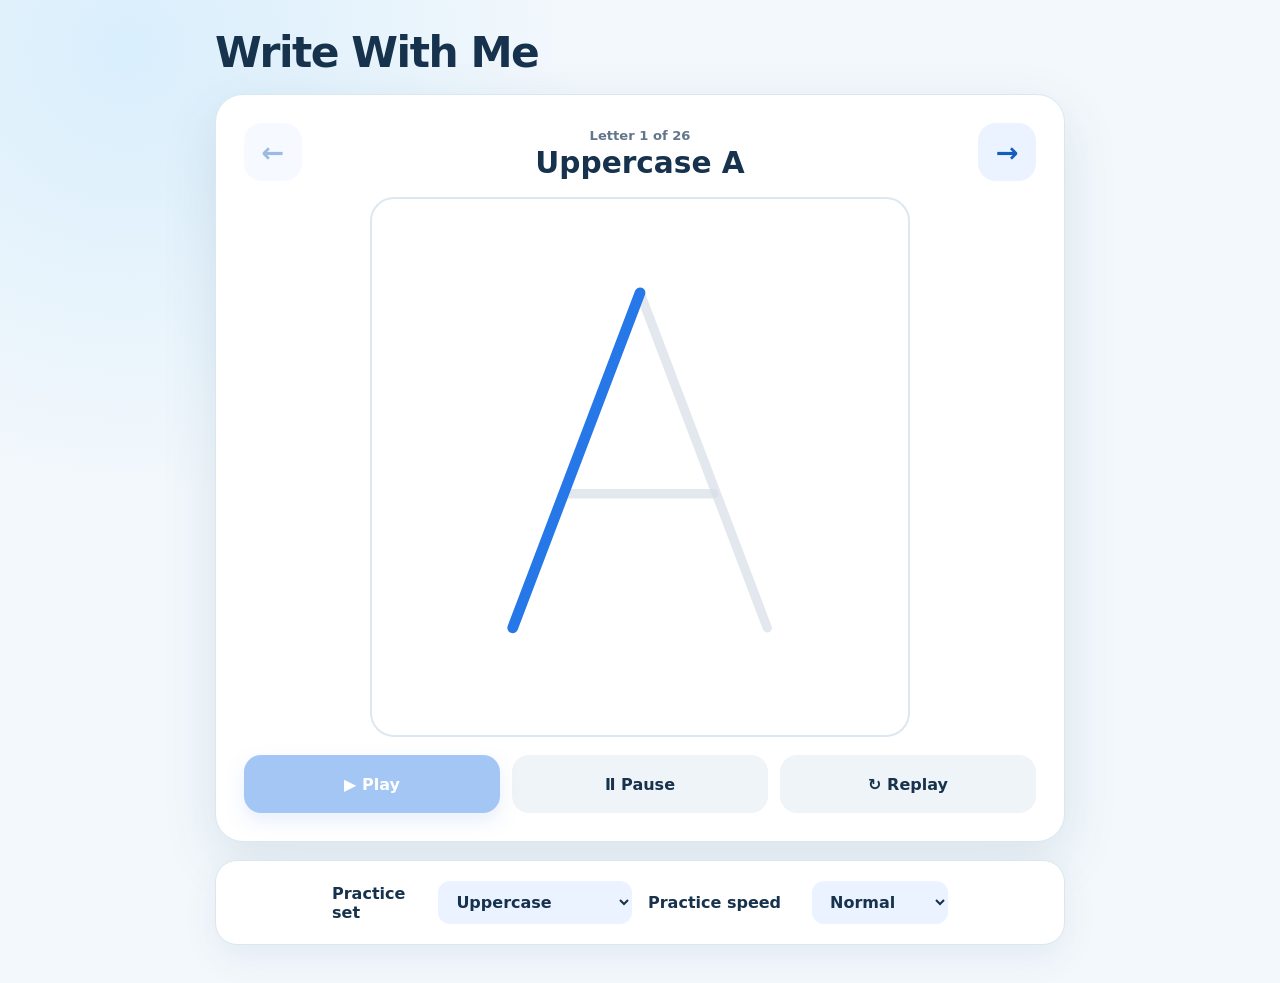
==== alphabet-writing-guide/index.html @ 31ac1830 "Rebuild Kannada swaras from clean centerlines" ====
<!doctype html>
<html lang="en">
  <head>
    <meta charset="UTF-8" />
    <meta name="viewport" content="width=device-width, initial-scale=1.0" />
    <meta name="theme-color" content="#f7fbff" />
    <meta
      name="description"
      content="A visual guide that teaches children the stroke order for letters, numbers, and Kannada swaras."
    />
    <title>Write With Me</title>
    <link rel="stylesheet" href="styles.css" />
    <script src="letters.js?v=kannada-centerline-3" defer></script>
    <script src="app.js?v=kannada-centerline-3" defer></script>
  </head>
  <body>
    <main class="app-shell">
      <header class="app-header">
        <h1>Write With Me</h1>
      </header>

      <section class="lesson-card" aria-labelledby="letter-heading">
        <div class="lesson-heading">
          <button class="icon-button" id="previousButton" type="button" aria-label="Previous letter">
            <span aria-hidden="true">←</span>
          </button>

          <div class="letter-title">
            <span class="letter-count" id="letterCount">Letter 1 of 3</span>
            <h2 id="letter-heading">Uppercase A</h2>
          </div>

          <button class="icon-button" id="nextButton" type="button" aria-label="Next letter">
            <span aria-hidden="true">→</span>
          </button>
        </div>

        <div class="canvas-wrap">
          <svg
            id="letterCanvas"
            class="letter-canvas"
            viewBox="0 0 400 400"
            role="img"
            aria-labelledby="svgTitle svgDescription"
          >
            <title id="svgTitle">How to write uppercase A</title>
            <desc id="svgDescription">The strokes appear one at a time in writing order.</desc>
            <defs id="svgDefs"></defs>
            <g id="guideLayer" class="guide-layer" aria-hidden="true"></g>
            <g id="strokeLayer" class="stroke-layer" aria-hidden="true"></g>
            <circle id="startDot" class="start-dot" r="8" aria-hidden="true"></circle>
            <g id="pencilTip" class="pencil-tip" aria-hidden="true">
              <path class="pencil-wood" d="M 0 0 L -12 -6 L -12 6 Z"></path>
              <path class="pencil-lead" d="M 0 0 L -4 -2 L -4 2 Z"></path>
              <rect class="pencil-body" x="-34" y="-6" width="22" height="12" rx="2"></rect>
              <rect class="pencil-band" x="-39" y="-6" width="6" height="12"></rect>
              <path class="pencil-eraser" d="M -44 -6 H -39 V 6 H -44 Q -47 6 -47 3 V -3 Q -47 -6 -44 -6 Z"></path>
            </g>
          </svg>
        </div>

        <div class="playback-controls" aria-label="Playback controls">
          <button class="control-button primary" id="playButton" type="button">
            <span aria-hidden="true">▶</span> Play
          </button>
          <button class="control-button" id="pauseButton" type="button" disabled>
            <span aria-hidden="true">Ⅱ</span> Pause
          </button>
          <button class="control-button" id="replayButton" type="button">
            <span aria-hidden="true">↻</span> Replay
          </button>
        </div>
      </section>

      <section class="practice-options" aria-label="Practice options">
        <label class="option-group" for="setSelect">
          <span>Practice set</span>
          <select id="setSelect"></select>
        </label>

        <label class="option-group" for="speedSelect">
          <span>Practice speed</span>
          <select id="speedSelect">
            <option value="slow">Slow</option>
            <option value="normal" selected>Normal</option>
            <option value="fast">Fast</option>
          </select>
        </label>
      </section>
    </main>
  </body>
</html>
---- alphabet-writing-guide/styles.css ----
:root {
  color-scheme: light;
  --ink: #17324d;
  --muted: #62768a;
  --blue: #2678e9;
  --blue-dark: #155dbb;
  --blue-soft: #eaf3ff;
  --mint: #36b99b;
  --paper: #ffffff;
  --background: #f3f8fc;
  --border: #dbe7f0;
  --guide: #d7e0e8;
  --shadow: 0 18px 55px rgba(36, 79, 114, 0.12);
}

* {
  box-sizing: border-box;
}

body {
  margin: 0;
  min-width: 320px;
  min-height: 100vh;
  color: var(--ink);
  background:
    radial-gradient(circle at 10% 5%, rgba(98, 194, 255, 0.18), transparent 28rem),
    var(--background);
  font-family: ui-rounded, "Nunito", "Avenir Next", "Noto Sans Kannada", system-ui, -apple-system, BlinkMacSystemFont, "Segoe UI", sans-serif;
}

button,
select {
  font: inherit;
}

button,
select {
  -webkit-tap-highlight-color: transparent;
}

button:focus-visible,
select:focus-visible {
  outline: 4px solid rgba(38, 120, 233, 0.25);
  outline-offset: 3px;
}

.app-shell {
  width: min(100% - 28px, 850px);
  margin: 0 auto;
  padding: 32px 0 38px;
}

.app-header {
  margin-bottom: 20px;
}

h1,
h2,
p {
  margin-top: 0;
}

h1 {
  margin-bottom: 0;
  font-size: clamp(1.85rem, 5vw, 2.65rem);
  line-height: 1;
  letter-spacing: -0.035em;
}

.lesson-card,
.practice-options {
  background: var(--paper);
  border: 1px solid var(--border);
  box-shadow: var(--shadow);
}

.lesson-card {
  padding: clamp(16px, 4vw, 28px);
  border-radius: 28px;
}

.lesson-heading {
  display: grid;
  grid-template-columns: 58px 1fr 58px;
  align-items: center;
  gap: 14px;
  margin-bottom: 16px;
}

.letter-title {
  text-align: center;
}

.letter-title h2 {
  margin: 2px 0 0;
  font-size: clamp(1.35rem, 4vw, 1.85rem);
}

.letter-count {
  color: var(--muted);
  font-size: 0.82rem;
  font-weight: 750;
}

.icon-button,
.control-button {
  border: 0;
  cursor: pointer;
  transition: transform 120ms ease, background-color 120ms ease, box-shadow 120ms ease;
}

.icon-button:hover:not(:disabled),
.control-button:hover:not(:disabled) {
  transform: translateY(-2px);
}

.icon-button:active:not(:disabled),
.control-button:active:not(:disabled) {
  transform: translateY(1px);
}

.icon-button {
  width: 58px;
  height: 58px;
  color: var(--blue-dark);
  background: var(--blue-soft);
  border-radius: 18px;
  font-size: 1.7rem;
  font-weight: 800;
}

.icon-button:disabled,
.control-button:disabled {
  cursor: not-allowed;
  opacity: 0.42;
}

.canvas-wrap {
  position: relative;
  display: grid;
  width: min(100%, 540px);
  aspect-ratio: 1 / 1;
  margin: 0 auto;
  overflow: hidden;
  background: #fff;
  border: 2px solid #dce8f1;
  border-radius: 24px;
}

.letter-canvas {
  position: relative;
  z-index: 1;
  width: 100%;
  height: 100%;
}

.guide-layer path,
.stroke-layer path {
  fill: none;
  stroke-linecap: round;
  stroke-linejoin: round;
}

.guide-layer path {
  stroke: var(--guide);
  stroke-width: 7;
  opacity: 0.72;
}

.stroke-layer path {
  stroke: var(--blue);
  stroke-width: 8;
}

.glyph-guide-text,
.glyph-reveal-text {
  font-family: "Noto Sans Kannada", "Nirmala UI", "Tunga", "Kannada Sangam MN", "Kedage", sans-serif;
  font-weight: 700;
}

.glyph-guide-text {
  fill: var(--guide);
  opacity: 0.76;
}

.glyph-reveal-text {
  fill: var(--blue);
}

.start-dot {
  fill: var(--mint);
  opacity: 0;
  stroke: white;
  stroke-width: 4;
  transition: opacity 150ms ease;
  vector-effect: non-scaling-stroke;
}

.start-dot.visible {
  opacity: 1;
}

.pencil-tip {
  opacity: 0;
  pointer-events: none;
  transition: opacity 120ms ease;
}

.pencil-tip.visible {
  opacity: 1;
}

.pencil-body {
  fill: #efbd58;
}

.pencil-band {
  fill: #8ba4b5;
}

.pencil-eraser {
  fill: #eaa3a3;
}

.pencil-wood {
  fill: #e7c79d;
}

.pencil-lead {
  fill: #465d70;
}

.playback-controls {
  display: grid;
  grid-template-columns: repeat(3, minmax(0, 1fr));
  gap: 12px;
  margin-top: 18px;
}

.control-button {
  min-height: 58px;
  padding: 12px 18px;
  color: var(--ink);
  background: #eff4f8;
  border-radius: 17px;
  font-size: 1rem;
  font-weight: 850;
}

.control-button.primary {
  color: #fff;
  background: var(--blue);
  box-shadow: 0 8px 18px rgba(38, 120, 233, 0.25);
}

.practice-options {
  display: flex;
  flex-wrap: wrap;
  justify-content: center;
  gap: 16px;
  margin-top: 18px;
  padding: 20px 24px;
  border-radius: 22px;
  box-shadow: 0 12px 35px rgba(36, 79, 114, 0.08);
}

.option-group {
  display: flex;
  align-items: center;
  justify-content: space-between;
  width: min(100%, 300px);
  gap: 16px;
  color: var(--ink);
  font-weight: 800;
}

.option-group select {
  min-width: 120px;
  padding: 11px 36px 11px 14px;
  color: var(--ink);
  background: var(--blue-soft);
  border: 0;
  border-radius: 12px;
  cursor: pointer;
  font-weight: 800;
}

@media (max-width: 650px) {
  .app-shell {
    padding-top: 22px;
  }
}

@media (max-width: 450px) {
  .lesson-card {
    border-radius: 22px;
  }

  .lesson-heading {
    grid-template-columns: 50px 1fr 50px;
    gap: 8px;
  }

  .icon-button {
    width: 50px;
    height: 50px;
    border-radius: 15px;
  }

  .canvas-wrap {
    border-radius: 18px;
  }

  .playback-controls {
    gap: 8px;
  }

  .control-button {
    min-height: 55px;
    padding: 10px 8px;
    font-size: 0.9rem;
  }
}

@media (prefers-reduced-motion: reduce) {
  .icon-button,
  .control-button,
  .start-dot,
  .pencil-tip {
    transition: none;
  }
}
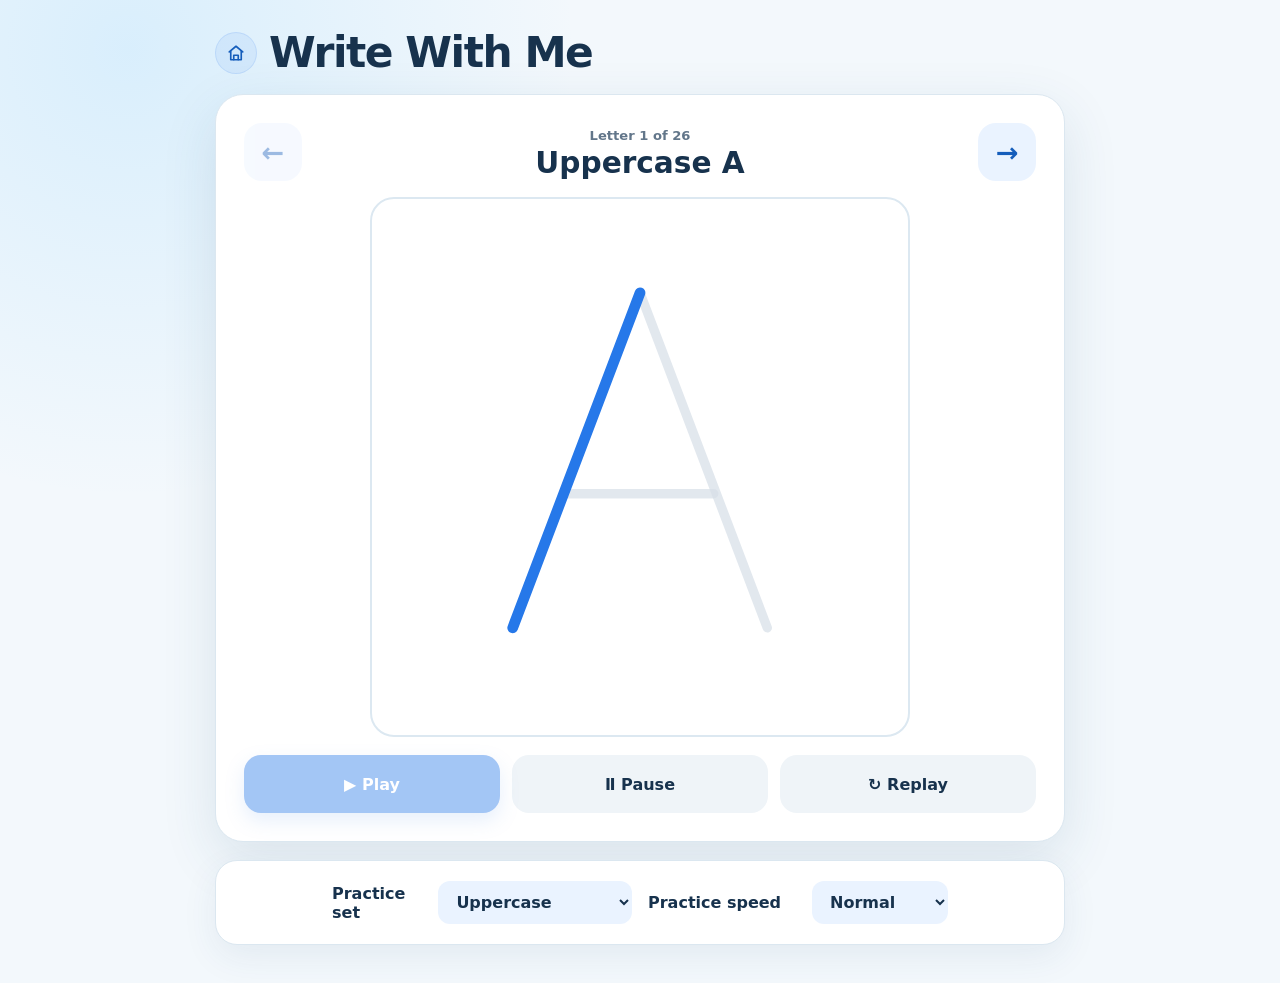
==== commit 243a0724: "Simplify Draw With Me for early pencil control" ====
--- a/alphabet-writing-guide/index.html
+++ b/alphabet-writing-guide/index.html
@@ -9,13 +9,20 @@
       content="A visual guide that teaches children the stroke order for letters, numbers, and Kannada swaras."
     />
     <title>Write With Me</title>
-    <link rel="stylesheet" href="styles.css" />
-    <script src="letters.js?v=kannada-centerline-3" defer></script>
-    <script src="app.js?v=kannada-centerline-3" defer></script>
+    <link rel="stylesheet" href="styles.css?v=home-nav-5" />
+    <script src="letters.js?v=kannada-polished-4" defer></script>
+    <script src="app.js?v=kannada-polished-4" defer></script>
   </head>
   <body>
     <main class="app-shell">
       <header class="app-header">
+        <a class="home-button" href="../" aria-label="Back to AG's Learning Companion" title="Home">
+          <svg viewBox="0 0 24 24" fill="none" stroke="currentColor" stroke-width="2.2" stroke-linecap="round" stroke-linejoin="round" aria-hidden="true">
+            <path d="M3 10.5 12 3l9 7.5" />
+            <path d="M5 9.5V21h14V9.5" />
+            <path d="M9 21v-6h6v6" />
+          </svg>
+        </a>
         <h1>Write With Me</h1>
       </header>
 
--- a/alphabet-writing-guide/styles.css
+++ b/alphabet-writing-guide/styles.css
@@ -39,7 +39,8 @@
 }
 
 button:focus-visible,
-select:focus-visible {
+select:focus-visible,
+.home-button:focus-visible {
   outline: 4px solid rgba(38, 120, 233, 0.25);
   outline-offset: 3px;
 }
@@ -51,7 +52,41 @@
 }
 
 .app-header {
+  display: flex;
+  align-items: center;
+  gap: 12px;
   margin-bottom: 20px;
+}
+
+.home-button {
+  width: 42px;
+  height: 42px;
+  display: inline-flex;
+  align-items: center;
+  justify-content: center;
+  flex: 0 0 auto;
+  color: var(--blue-dark);
+  background: rgba(38, 120, 233, 0.08);
+  border: 1px solid rgba(38, 120, 233, 0.13);
+  border-radius: 999px;
+  text-decoration: none;
+  -webkit-tap-highlight-color: transparent;
+  transition: background 140ms ease, transform 80ms ease, border-color 140ms ease;
+}
+
+.home-button:hover {
+  background: rgba(38, 120, 233, 0.14);
+  border-color: rgba(38, 120, 233, 0.22);
+}
+
+.home-button:active {
+  transform: scale(0.97);
+}
+
+.home-button svg {
+  width: 18px;
+  height: 18px;
+  display: block;
 }
 
 h1,
@@ -157,6 +192,7 @@
 .guide-layer path,
 .stroke-layer path {
   fill: none;
+  shape-rendering: geometricPrecision;
   stroke-linecap: round;
   stroke-linejoin: round;
 }
@@ -289,6 +325,16 @@
   .app-shell {
     padding-top: 22px;
   }
+
+  .home-button {
+    width: 44px;
+    height: 44px;
+  }
+
+  .home-button svg {
+    width: 20px;
+    height: 20px;
+  }
 }
 
 @media (max-width: 450px) {
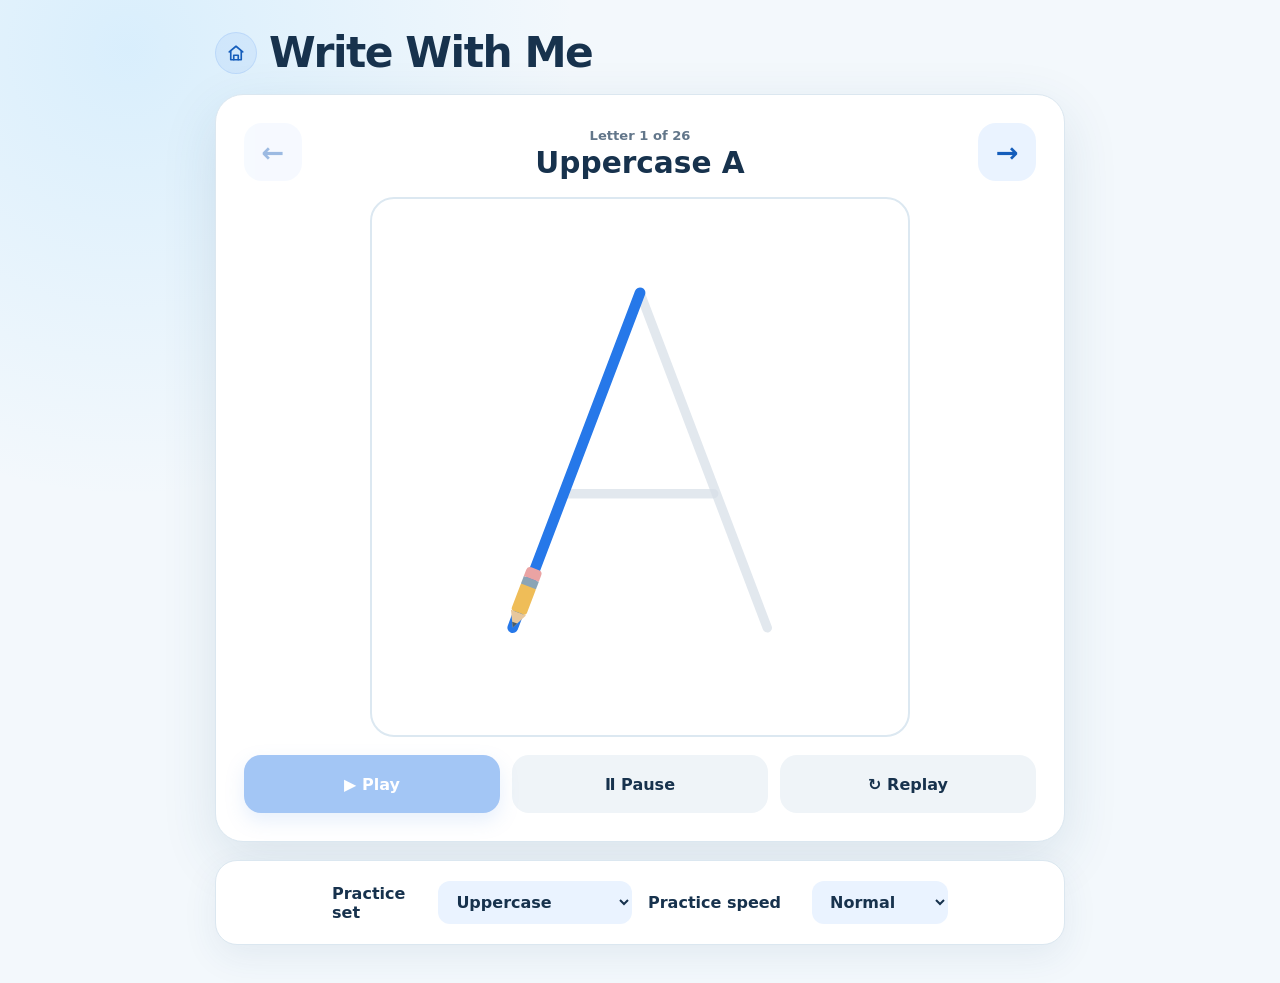
==== commit 8bba3895: "Refine Kannada handwriting paths and stroke demonstrations" ====
--- a/alphabet-writing-guide/index.html
+++ b/alphabet-writing-guide/index.html
@@ -9,9 +9,10 @@
       content="A visual guide that teaches children the stroke order for letters, numbers, and Kannada swaras."
     />
     <title>Write With Me</title>
-    <link rel="stylesheet" href="styles.css?v=home-nav-5" />
-    <script src="letters.js?v=kannada-polished-4" defer></script>
-    <script src="app.js?v=kannada-polished-4" defer></script>
+    <link rel="stylesheet" href="styles.css?v=kannada-strokes-6" />
+    <script src="kannada.js?v=stroke-research-6" defer></script>
+    <script src="letters.js?v=kannada-strokes-6" defer></script>
+    <script src="app.js?v=kannada-strokes-6" defer></script>
   </head>
   <body>
     <main class="app-shell">
@@ -66,6 +67,8 @@
           </svg>
         </div>
 
+        <p id="strokeInstruction" class="stroke-instruction" aria-live="polite" aria-atomic="true" hidden></p>
+
         <div class="playback-controls" aria-label="Playback controls">
           <button class="control-button primary" id="playButton" type="button">
             <span aria-hidden="true">▶</span> Play
--- a/alphabet-writing-guide/styles.css
+++ b/alphabet-writing-guide/styles.css
@@ -273,6 +273,16 @@
   margin-top: 18px;
 }
 
+.stroke-instruction {
+  max-width: 540px;
+  margin: 12px auto 0;
+  color: var(--ink);
+  font-size: 0.9rem;
+  line-height: 1.45;
+}
+
+[hidden] { display:none !important; }
+
 .control-button {
   min-height: 58px;
   padding: 12px 18px;
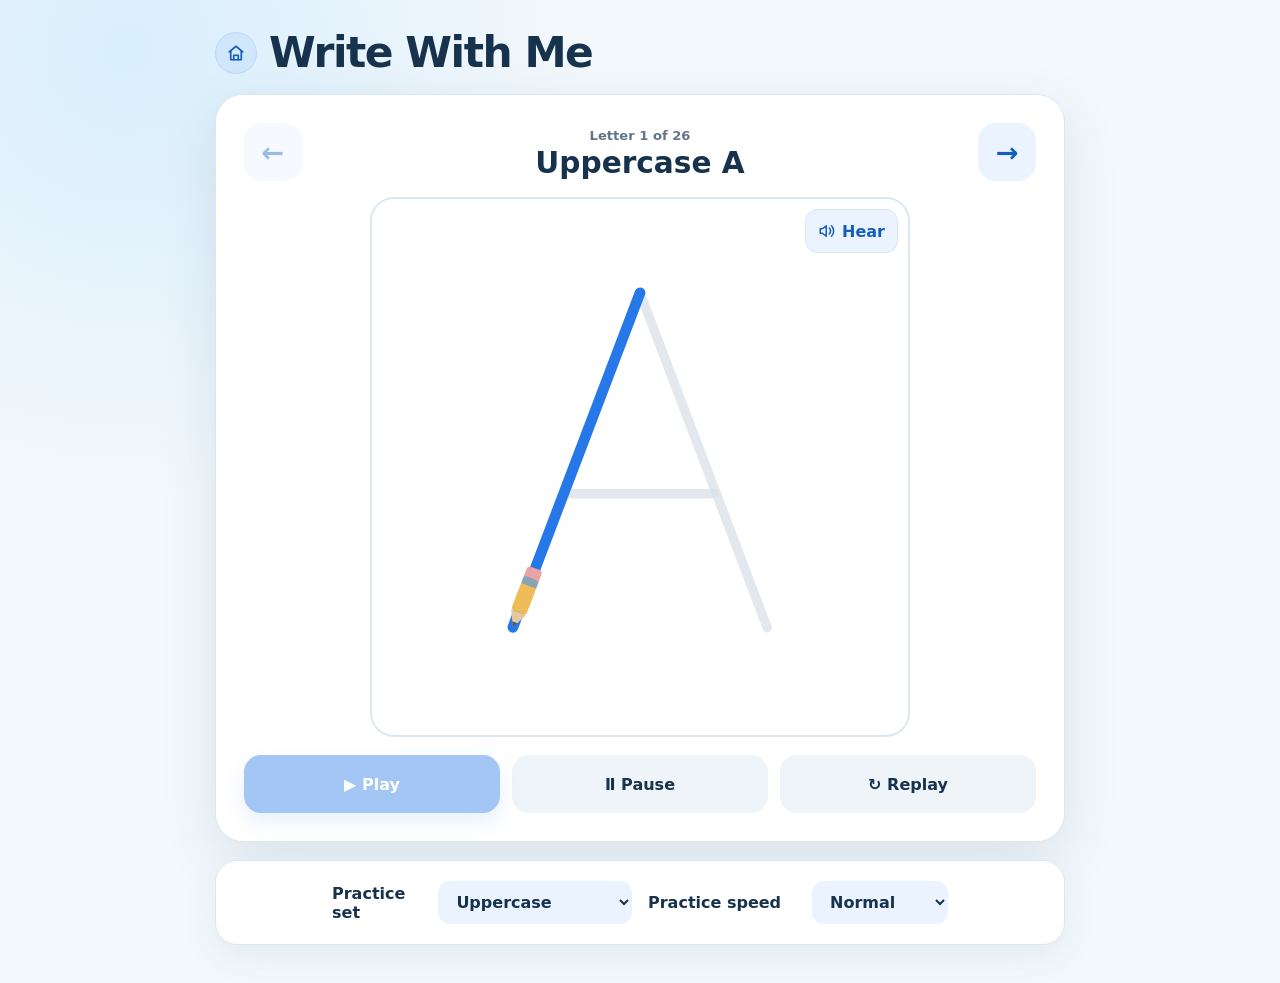
==== commit 8edf996b: "Add shared Indian voice announcements to Write With Me" ====
--- a/alphabet-writing-guide/index.html
+++ b/alphabet-writing-guide/index.html
@@ -9,10 +9,11 @@
       content="A visual guide that teaches children the stroke order for letters, numbers, and Kannada swaras."
     />
     <title>Write With Me</title>
-    <link rel="stylesheet" href="styles.css?v=kannada-strokes-6" />
+    <link rel="stylesheet" href="styles.css?v=letter-voice-7" />
     <script src="kannada.js?v=stroke-research-6" defer></script>
     <script src="letters.js?v=kannada-strokes-6" defer></script>
-    <script src="app.js?v=kannada-strokes-6" defer></script>
+    <script src="../picture-reading/speech.js?v=letter-voice-7" defer></script>
+    <script src="app.js?v=letter-voice-7" defer></script>
   </head>
   <body>
     <main class="app-shell">
@@ -44,6 +45,10 @@
         </div>
 
         <div class="canvas-wrap">
+          <button id="hearButton" class="hear-button" type="button" aria-label="Hear the current letter" hidden>
+            <svg viewBox="0 0 24 24" fill="none" stroke="currentColor" stroke-width="2" stroke-linecap="round" stroke-linejoin="round" aria-hidden="true"><path d="M11 5 6 9H3v6h3l5 4z"/><path d="M15 8a6 6 0 0 1 0 8M18 5a10 10 0 0 1 0 14"/></svg>
+            Hear
+          </button>
           <svg
             id="letterCanvas"
             class="letter-canvas"
--- a/alphabet-writing-guide/styles.css
+++ b/alphabet-writing-guide/styles.css
@@ -189,6 +189,27 @@
   height: 100%;
 }
 
+.hear-button {
+  position:absolute;
+  top:10px;
+  right:10px;
+  z-index:2;
+  display:inline-flex;
+  align-items:center;
+  gap:6px;
+  min-height:44px;
+  padding:8px 12px;
+  border:1px solid var(--border);
+  border-radius:12px;
+  background:var(--blue-soft);
+  color:var(--blue-dark);
+  font-weight:800;
+  cursor:pointer;
+}
+
+.hear-button svg { width:18px; height:18px; }
+.hear-button:hover { border-color:var(--blue); }
+
 .guide-layer path,
 .stroke-layer path {
   fill: none;
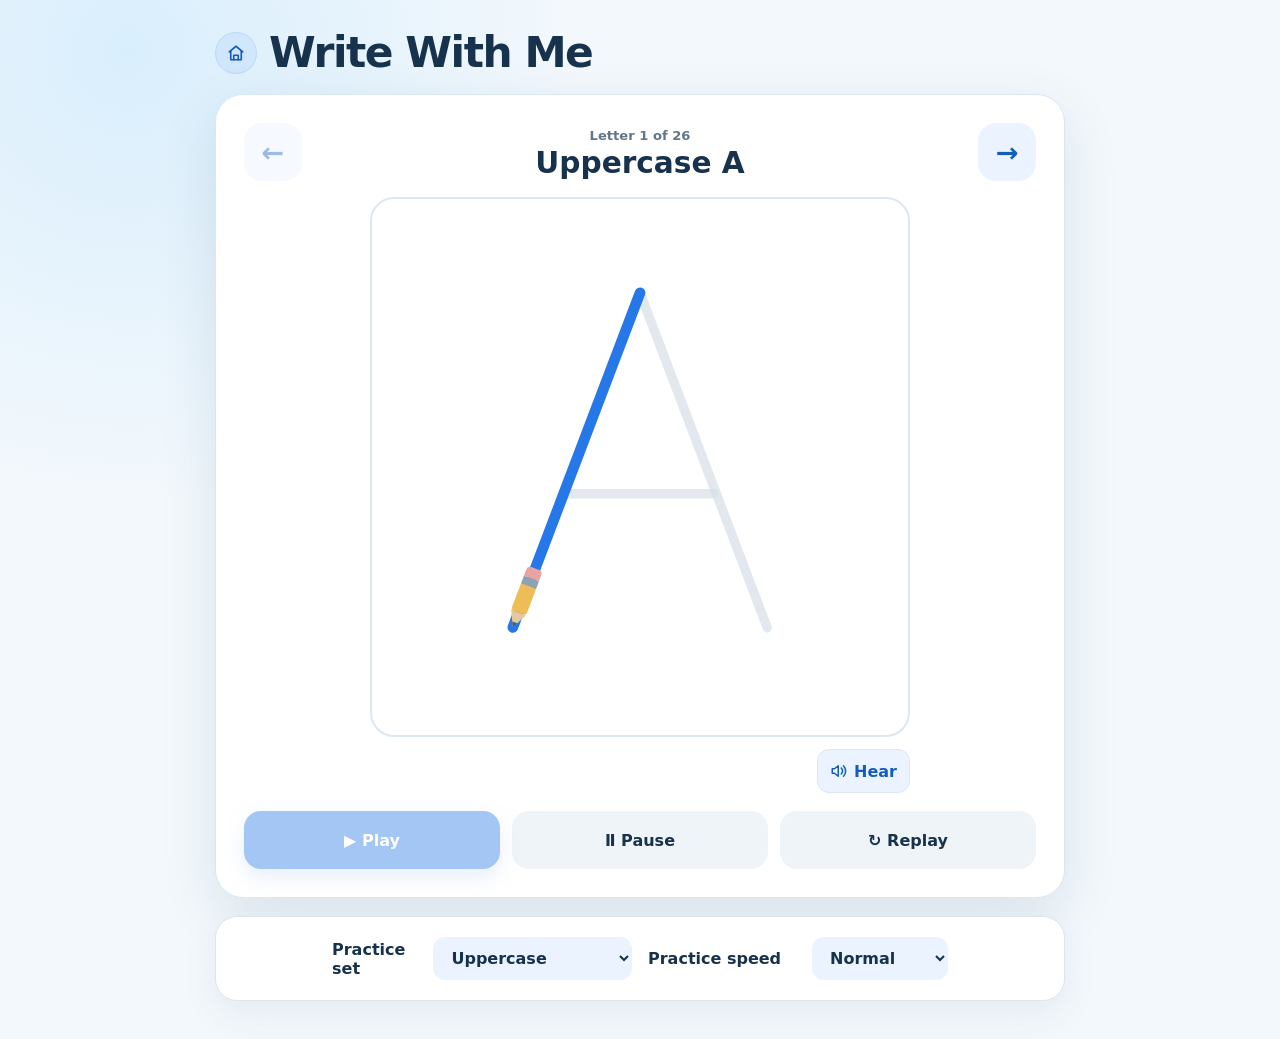
==== commit 03a7d641: "Add source-grounded Kannada consonant handwriting lessons" ====
--- a/alphabet-writing-guide/index.html
+++ b/alphabet-writing-guide/index.html
@@ -6,14 +6,15 @@
     <meta name="theme-color" content="#f7fbff" />
     <meta
       name="description"
-      content="A visual guide that teaches children the stroke order for letters, numbers, and Kannada swaras."
+      content="A visual guide that teaches children the stroke order for letters, numbers, and Kannada swaras and vyanjanas."
     />
     <title>Write With Me</title>
-    <link rel="stylesheet" href="styles.css?v=letter-voice-7" />
+    <link rel="stylesheet" href="styles.css?v=vyanjana-8" />
     <script src="kannada.js?v=stroke-research-6" defer></script>
-    <script src="letters.js?v=kannada-strokes-6" defer></script>
+    <script src="kannada-vyanjana.js?v=vyanjana-8" defer></script>
+    <script src="letters.js?v=vyanjana-8" defer></script>
     <script src="../picture-reading/speech.js?v=letter-voice-7" defer></script>
-    <script src="app.js?v=letter-voice-7" defer></script>
+    <script src="app.js?v=vyanjana-8" defer></script>
   </head>
   <body>
     <main class="app-shell">
@@ -45,10 +46,6 @@
         </div>
 
         <div class="canvas-wrap">
-          <button id="hearButton" class="hear-button" type="button" aria-label="Hear the current letter" hidden>
-            <svg viewBox="0 0 24 24" fill="none" stroke="currentColor" stroke-width="2" stroke-linecap="round" stroke-linejoin="round" aria-hidden="true"><path d="M11 5 6 9H3v6h3l5 4z"/><path d="M15 8a6 6 0 0 1 0 8M18 5a10 10 0 0 1 0 14"/></svg>
-            Hear
-          </button>
           <svg
             id="letterCanvas"
             class="letter-canvas"
@@ -72,7 +69,13 @@
           </svg>
         </div>
 
-        <p id="strokeInstruction" class="stroke-instruction" aria-live="polite" aria-atomic="true" hidden></p>
+        <div class="letter-feedback">
+          <p id="strokeInstruction" class="stroke-instruction" aria-live="polite" aria-atomic="true" hidden></p>
+          <button id="hearButton" class="hear-button" type="button" aria-label="Hear the current letter" hidden>
+            <svg viewBox="0 0 24 24" fill="none" stroke="currentColor" stroke-width="2" stroke-linecap="round" stroke-linejoin="round" aria-hidden="true"><path d="M11 5 6 9H3v6h3l5 4z"/><path d="M15 8a6 6 0 0 1 0 8M18 5a10 10 0 0 1 0 14"/></svg>
+            Hear
+          </button>
+        </div>
 
         <div class="playback-controls" aria-label="Playback controls">
           <button class="control-button primary" id="playButton" type="button">
--- a/alphabet-writing-guide/styles.css
+++ b/alphabet-writing-guide/styles.css
@@ -190,10 +190,7 @@
 }
 
 .hear-button {
-  position:absolute;
-  top:10px;
-  right:10px;
-  z-index:2;
+  flex-shrink:0;
   display:inline-flex;
   align-items:center;
   gap:6px;
@@ -294,9 +291,18 @@
   margin-top: 18px;
 }
 
-.stroke-instruction {
+.letter-feedback {
+  display: flex;
+  align-items: center;
+  justify-content: flex-end;
+  gap: 10px;
   max-width: 540px;
   margin: 12px auto 0;
+}
+
+.stroke-instruction {
+  flex: 1;
+  margin: 0;
   color: var(--ink);
   font-size: 0.9rem;
   line-height: 1.45;
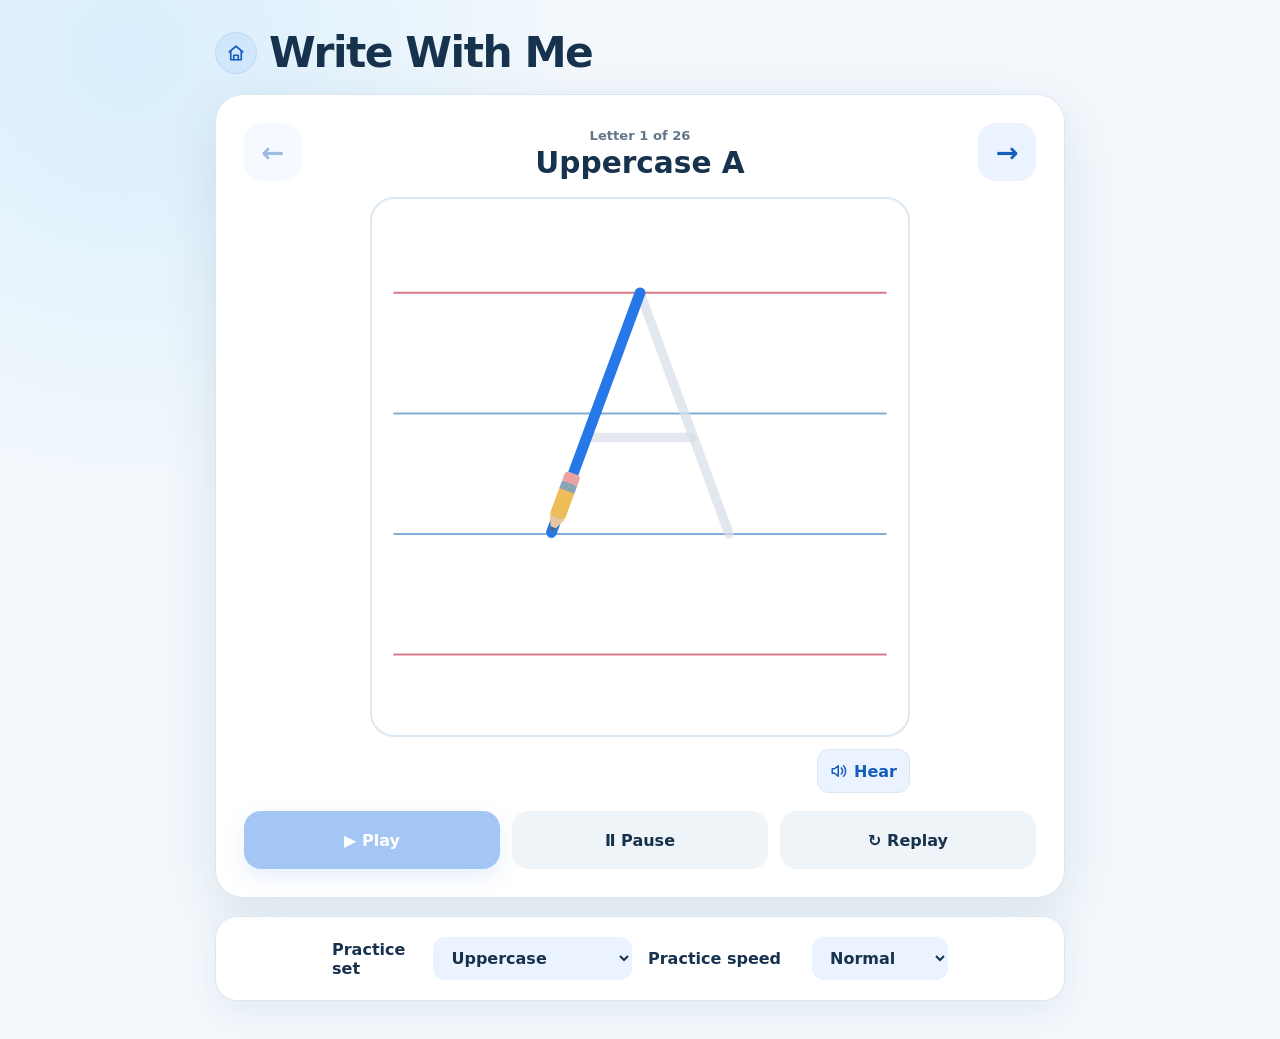
==== commit 0d3fdfe4: "Align English handwriting lessons to four-line notebook ruling" ====
--- a/alphabet-writing-guide/index.html
+++ b/alphabet-writing-guide/index.html
@@ -9,12 +9,12 @@
       content="A visual guide that teaches children the stroke order for letters, numbers, and Kannada swaras and vyanjanas."
     />
     <title>Write With Me</title>
-    <link rel="stylesheet" href="styles.css?v=vyanjana-8" />
+    <link rel="stylesheet" href="styles.css?v=notebook-9" />
     <script src="kannada.js?v=stroke-research-6" defer></script>
     <script src="kannada-vyanjana.js?v=vyanjana-8" defer></script>
-    <script src="letters.js?v=vyanjana-8" defer></script>
+    <script src="letters.js?v=notebook-9" defer></script>
     <script src="../picture-reading/speech.js?v=letter-voice-7" defer></script>
-    <script src="app.js?v=vyanjana-8" defer></script>
+    <script src="app.js?v=notebook-9" defer></script>
   </head>
   <body>
     <main class="app-shell">
@@ -56,6 +56,7 @@
             <title id="svgTitle">How to write uppercase A</title>
             <desc id="svgDescription">The strokes appear one at a time in writing order.</desc>
             <defs id="svgDefs"></defs>
+            <g id="notebookLayer" class="notebook-lines" aria-hidden="true"></g>
             <g id="guideLayer" class="guide-layer" aria-hidden="true"></g>
             <g id="strokeLayer" class="stroke-layer" aria-hidden="true"></g>
             <circle id="startDot" class="start-dot" r="8" aria-hidden="true"></circle>
--- a/alphabet-writing-guide/styles.css
+++ b/alphabet-writing-guide/styles.css
@@ -215,6 +215,14 @@
   stroke-linejoin: round;
 }
 
+.notebook-lines line {
+  stroke-width: 1.5;
+  pointer-events: none;
+}
+
+.notebook-lines .outer-line { stroke: #d97987; }
+.notebook-lines .inner-line { stroke: #82aed8; }
+
 .guide-layer path {
   stroke: var(--guide);
   stroke-width: 7;
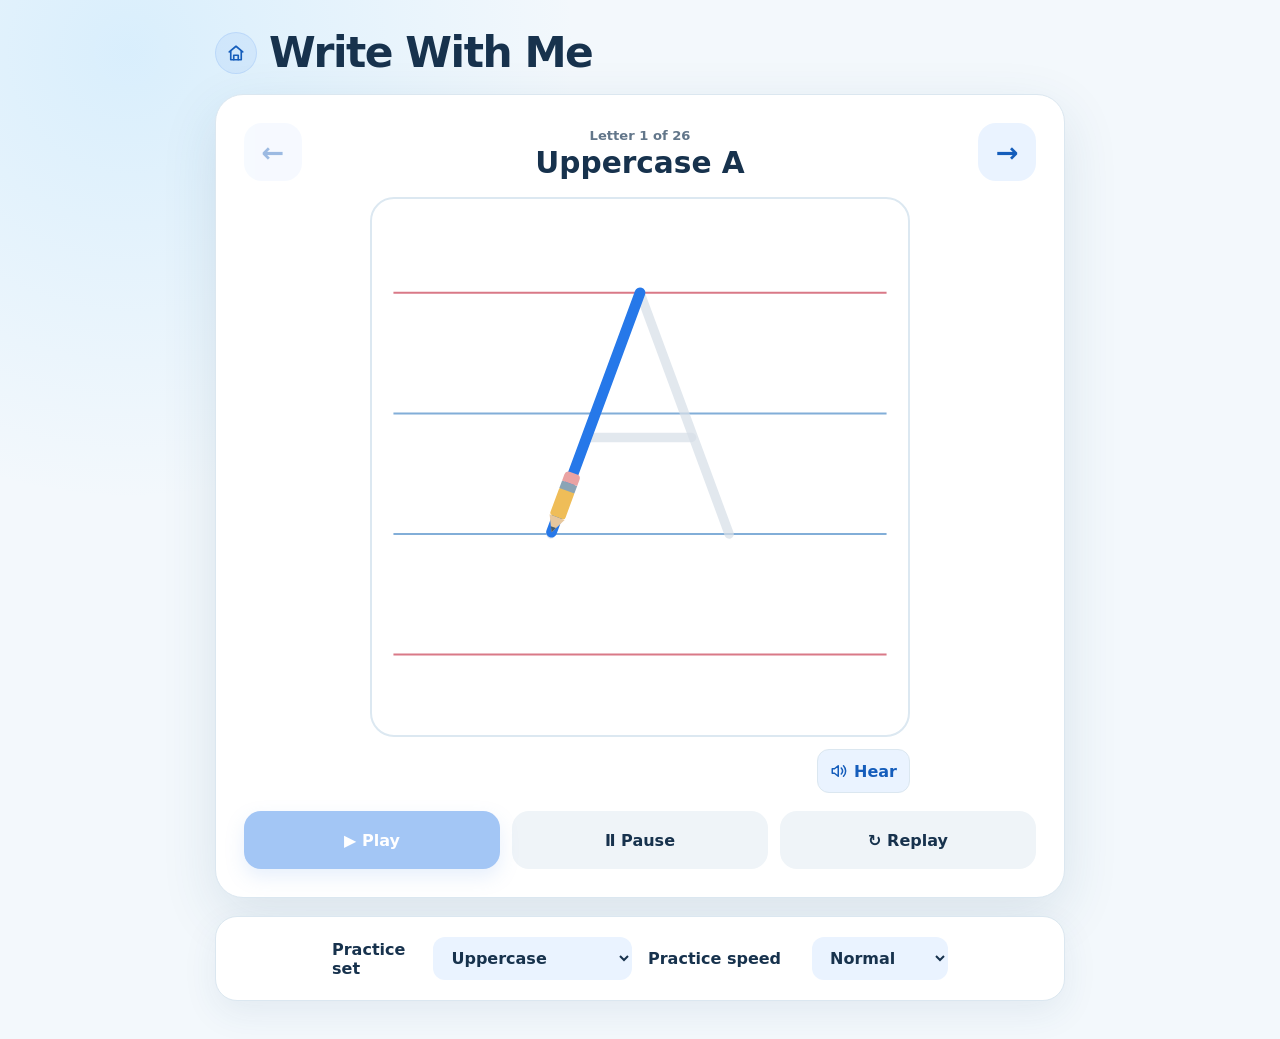
==== commit 7cc788fd: "Add paired notebook guides to Kannada handwriting lessons" ====
--- a/alphabet-writing-guide/index.html
+++ b/alphabet-writing-guide/index.html
@@ -9,12 +9,13 @@
       content="A visual guide that teaches children the stroke order for letters, numbers, and Kannada swaras and vyanjanas."
     />
     <title>Write With Me</title>
-    <link rel="stylesheet" href="styles.css?v=notebook-9" />
+    <link rel="stylesheet" href="styles.css?v=kannada-lines-10" />
     <script src="kannada.js?v=stroke-research-6" defer></script>
     <script src="kannada-vyanjana.js?v=vyanjana-8" defer></script>
-    <script src="letters.js?v=notebook-9" defer></script>
+    <script src="kannada-notebook.js?v=kannada-lines-10" defer></script>
+    <script src="letters.js?v=kannada-lines-10" defer></script>
     <script src="../picture-reading/speech.js?v=letter-voice-7" defer></script>
-    <script src="app.js?v=notebook-9" defer></script>
+    <script src="app.js?v=kannada-lines-10" defer></script>
   </head>
   <body>
     <main class="app-shell">
--- a/alphabet-writing-guide/styles.css
+++ b/alphabet-writing-guide/styles.css
@@ -222,6 +222,7 @@
 
 .notebook-lines .outer-line { stroke: #d97987; }
 .notebook-lines .inner-line { stroke: #82aed8; }
+.notebook-lines .kannada-line { stroke: #8a9199; }
 
 .guide-layer path {
   stroke: var(--guide);
